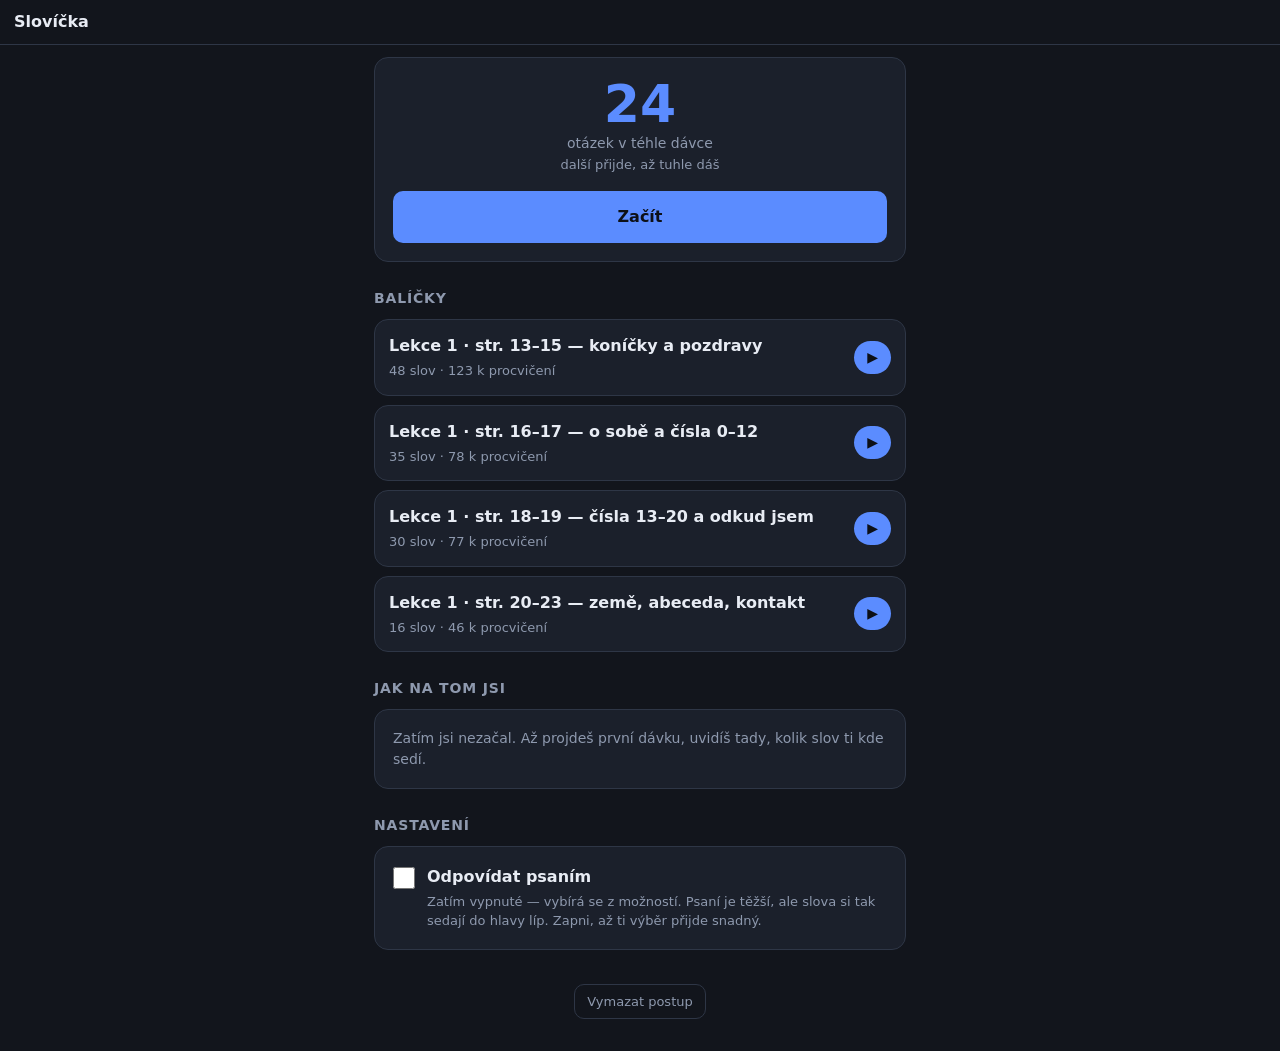
==== index.html @ 459f2163 "Slovíčka — němčina: kartičky pro syna Statická stránka. Výběr ze čtyř možností, člen der/die/das jak" ====
<!doctype html>
<html lang="cs">
<head>
<meta charset="utf-8">
<meta name="viewport" content="width=device-width, initial-scale=1, viewport-fit=cover">
<meta name="theme-color" content="#12151c">
<meta name="robots" content="noindex, nofollow">
<title>Slovíčka — němčina</title>
<link rel="manifest" href="manifest.webmanifest">
<link rel="stylesheet" href="style.css">
</head>
<body>

<header id="bar">
  <button id="btn-home" class="icon" title="Zpět na přehled">‹</button>
  <div id="bar-title">Slovíčka</div>
  <div id="bar-streak" title="Kolik dní po sobě"></div>
</header>

<main>

  <!-- PŘEHLED -->
  <section id="view-home" class="view">
    <div id="today-card" class="panel">
      <div class="big" id="today-count">—</div>
      <div class="muted" id="today-label">na dnešek</div>
      <button id="btn-start" class="primary wide">Začít opakovat</button>
    </div>

    <h2>Balíčky</h2>
    <div id="deck-list"></div>

    <h2>Jak na tom jsi</h2>
    <div id="stats" class="panel"></div>

    <h2>Nastavení</h2>
    <div class="panel">
      <label class="setting">
        <input type="checkbox" id="opt-typing">
        <span>
          <b>Odpovídat psaním</b>
          <small>Zatím vypnuté — vybírá se z možností. Psaní je těžší,
          ale slova si tak sedají do hlavy líp. Zapni, až ti výběr přijde snadný.</small>
        </span>
      </label>
    </div>

    <div class="footer-actions">
      <button id="btn-reset" class="ghost small">Vymazat postup</button>
    </div>
  </section>

  <!-- PROCVIČOVÁNÍ -->
  <section id="view-drill" class="view hidden">
    <div id="progress"><div id="progress-fill"></div></div>

    <div id="card" class="panel card">
      <div id="mode-label" class="tag"></div>
      <div id="prompt" class="prompt"></div>
      <div id="hint" class="hint"></div>

      <div id="answer-text" class="answer-area">
        <input id="input" type="text" autocomplete="off" autocorrect="off"
               autocapitalize="off" spellcheck="false" enterkeyhint="done"
               placeholder="odpověď">
      </div>

      <div id="answer-choice" class="answer-area hidden"></div>

      <div id="answer-article" class="answer-area hidden">
        <button class="art" data-a="der">der</button>
        <button class="art" data-a="die">die</button>
        <button class="art" data-a="das">das</button>
      </div>

      <button id="btn-check" class="primary wide">Zkontrolovat</button>

      <div id="verdict" class="verdict hidden">
        <div id="verdict-head"></div>
        <div id="verdict-correct" class="correct-answer"></div>
        <div id="verdict-example" class="example"></div>
        <div class="verdict-actions">
          <button id="btn-speak" class="ghost">🔊 Poslechnout</button>
          <button id="btn-override" class="ghost hidden">Měl jsem to dobře</button>
        </div>
        <button id="btn-next" class="primary wide">Další</button>
      </div>
    </div>
  </section>

  <!-- HOTOVO -->
  <section id="view-done" class="view hidden">
    <div class="panel center">
      <div class="big" id="done-score">—</div>
      <div class="muted">správně z <span id="done-total">—</span></div>
      <div id="done-note" class="note"></div>
      <div id="done-mistakes"></div>
      <button id="btn-again" class="primary wide">Zpátky na přehled</button>
    </div>
  </section>

</main>

<script src="app.js"></script>
</body>
</html>
---- style.css ----
:root{
  --bg:#12151c; --panel:#1b202b; --panel-2:#232936; --line:#2e3646;
  --fg:#e8ecf4; --muted:#8e99ae;
  --accent:#5b8cff; --ok:#3ddc97; --bad:#ff6b6b; --warn:#ffcc57;
  --der:#5b8cff; --die:#ff7ab6; --das:#3ddc97;
  --r:14px;
}
*{box-sizing:border-box}
html,body{margin:0;padding:0}
body{
  background:var(--bg); color:var(--fg);
  font:16px/1.5 system-ui,-apple-system,"Segoe UI",Roboto,sans-serif;
  padding-bottom:env(safe-area-inset-bottom);
  -webkit-tap-highlight-color:transparent;
}
main{max-width:560px;margin:0 auto;padding:12px 14px 32px}

#bar{
  position:sticky;top:0;z-index:5;
  display:flex;align-items:center;gap:10px;
  padding:calc(env(safe-area-inset-top) + 10px) 14px 10px;
  background:var(--bg);border-bottom:1px solid var(--line);
}
#bar-title{flex:1;font-weight:600}
#bar-streak{color:var(--warn);font-weight:600;font-size:14px}
.icon{
  background:none;border:none;color:var(--muted);
  font-size:26px;line-height:1;padding:0 6px;cursor:pointer;
}
.icon.hidden{visibility:hidden}

h2{font-size:14px;text-transform:uppercase;letter-spacing:.06em;
   color:var(--muted);margin:26px 0 10px;font-weight:600}

.panel{background:var(--panel);border:1px solid var(--line);
       border-radius:var(--r);padding:18px}
.panel.center{text-align:center}
/* !important záměrně: #answer-choice a #answer-article nesou display přes ID
   selektor a .wide přes pozdější třídu — bez něj zůstane na kartě viset
   odpovědní pole z předchozí otázky. */
.view.hidden,.hidden{display:none !important}

.big{font-size:52px;font-weight:700;line-height:1.1}
.muted{color:var(--muted);font-size:14px}
#today-card{text-align:center}
#today-card .big{color:var(--accent)}

button{font:inherit;border-radius:10px;cursor:pointer}
.primary{background:var(--accent);color:#0d1017;border:none;
         padding:14px 18px;font-weight:650}
.primary:active{filter:brightness(.9)}
.primary[disabled]{opacity:.4}
.wide{display:block;width:100%;margin-top:16px}
.ghost{background:transparent;color:var(--muted);
       border:1px solid var(--line);padding:9px 14px}
.small{font-size:13px;padding:7px 12px}
.footer-actions{margin-top:34px;text-align:center}

/* balíčky */
.deck{display:flex;align-items:center;gap:12px;
      background:var(--panel);border:1px solid var(--line);
      border-radius:var(--r);padding:14px;margin-bottom:9px}
.deck-main{flex:1;min-width:0}
.deck-name{font-weight:600;white-space:nowrap;overflow:hidden;text-overflow:ellipsis}
.deck-sub{color:var(--muted);font-size:13px;margin-top:3px}
.deck .due{background:var(--accent);color:#0d1017;border:none;
           border-radius:999px;padding:6px 13px;font-weight:650;font-size:14px}
.deck .due.zero{background:var(--panel-2);color:var(--muted)}

/* karta */
#progress{height:4px;background:var(--panel-2);border-radius:999px;
          overflow:hidden;margin-bottom:16px}
#progress-fill{height:100%;width:0;background:var(--accent);transition:width .25s}
.card{min-height:60vh;display:flex;flex-direction:column}
.tag{align-self:flex-start;font-size:12px;letter-spacing:.05em;
     text-transform:uppercase;color:var(--muted);
     background:var(--panel-2);padding:4px 10px;border-radius:999px}
.prompt{font-size:32px;font-weight:650;margin:22px 0 6px;word-break:break-word}
.prompt .art-hint{color:var(--muted);font-weight:400;font-size:22px}
.hint{color:var(--muted);font-size:14px;min-height:21px}
.answer-area{margin-top:auto}

#input{
  width:100%;background:var(--panel-2);border:1px solid var(--line);
  color:var(--fg);border-radius:10px;padding:14px;font-size:20px;
}
#input:focus{outline:none;border-color:var(--accent)}

#answer-article{display:flex;gap:8px}
.art{flex:1;background:var(--panel-2);border:1px solid var(--line);
     color:var(--fg);padding:16px 0;font-size:19px;font-weight:600}
.art[data-a="der"].sel{background:var(--der);color:#0d1017;border-color:var(--der)}
.art[data-a="die"].sel{background:var(--die);color:#0d1017;border-color:var(--die)}
.art[data-a="das"].sel{background:var(--das);color:#0d1017;border-color:var(--das)}

/* vyhodnocení */
.verdict{margin-top:18px;border-top:1px solid var(--line);padding-top:16px}
#verdict-head{font-weight:650;font-size:18px}
#verdict-head.ok{color:var(--ok)}
#verdict-head.bad{color:var(--bad)}
#verdict-head.near{color:var(--warn)}
.correct-answer{font-size:26px;font-weight:650;margin:8px 0 4px;word-break:break-word}
.correct-answer .der{color:var(--der)}
.correct-answer .die{color:var(--die)}
.correct-answer .das{color:var(--das)}
.correct-answer .plural{color:var(--muted);font-size:18px;font-weight:400}
.example{color:var(--muted);font-size:15px;font-style:italic}
.verdict-actions{display:flex;gap:8px;margin-top:14px;flex-wrap:wrap}

/* konec */
#done-score{color:var(--ok)}
.note{margin-top:14px;color:var(--muted);font-size:15px}
#done-mistakes{margin-top:18px;text-align:left}
#done-mistakes .m{border-top:1px solid var(--line);padding:10px 0;font-size:15px}
#done-mistakes .m b{color:var(--fg)}
#done-mistakes .m span{color:var(--muted)}

/* statistiky */
.boxrow{display:flex;gap:6px;align-items:flex-end;height:90px;margin-bottom:10px}
.boxcol{flex:1;display:flex;flex-direction:column;justify-content:flex-end;
        align-items:center;gap:5px;height:100%}
.boxbar{width:100%;background:var(--accent);border-radius:5px 5px 0 0;min-height:3px}
.boxcol small{color:var(--muted);font-size:11px}
.statline{display:flex;justify-content:space-between;
          border-top:1px solid var(--line);padding:9px 0;font-size:15px}
.statline span:last-child{font-weight:600}

#answer-choice{display:flex;flex-direction:column;gap:8px}
.choice{background:var(--panel-2);border:1px solid var(--line);color:var(--fg);
        padding:14px;font-size:17px;text-align:left}
.choice.sel{border-color:var(--accent);background:#26304a}

.setting{display:flex;gap:12px;align-items:flex-start;cursor:pointer}
.setting input{width:22px;height:22px;margin:2px 0 0;accent-color:var(--accent);flex:none}
.setting b{display:block;font-weight:600}
.setting small{display:block;color:var(--muted);font-size:13px;margin-top:4px;line-height:1.45}
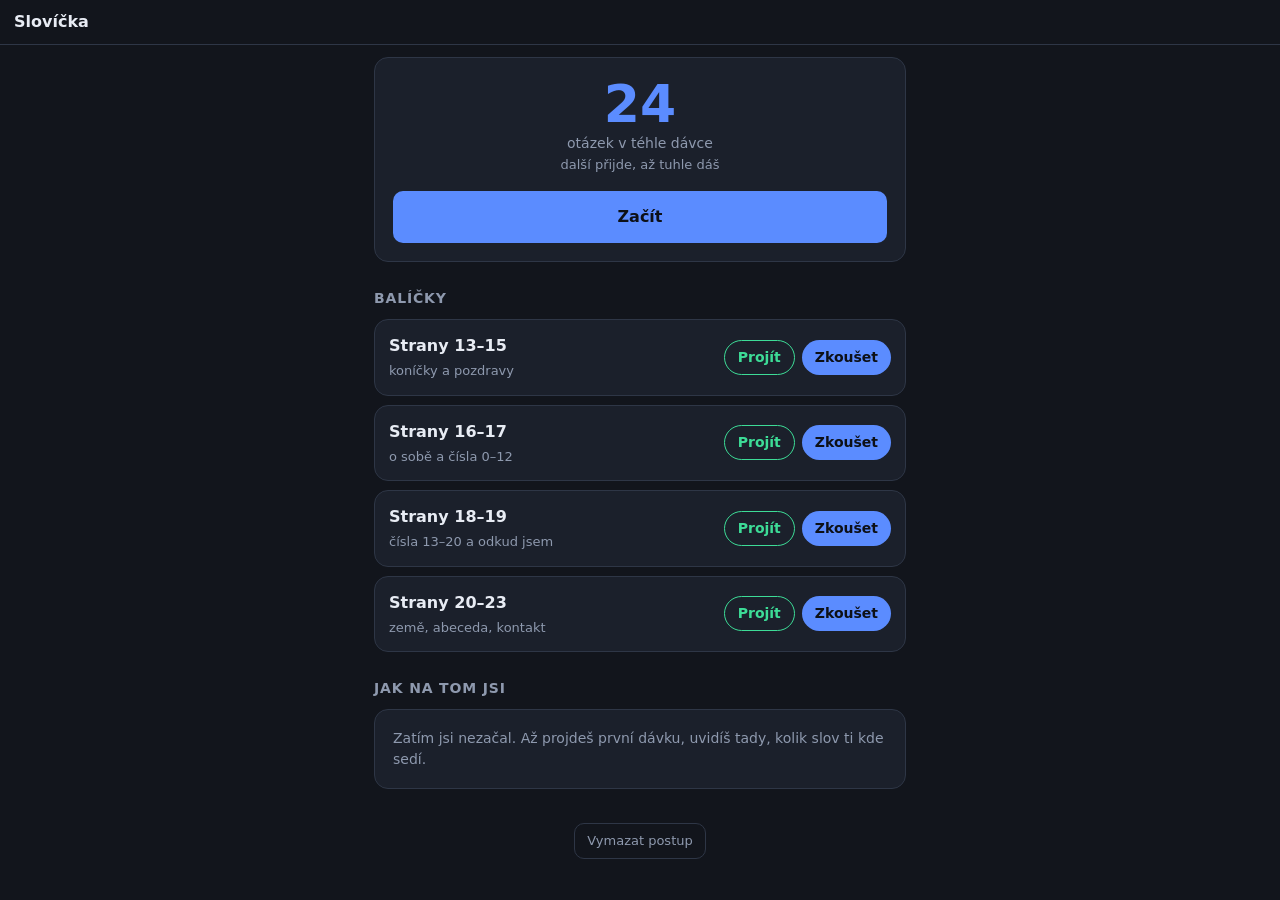
==== commit 844d282d: "učící režim, jen němčina→čeština, výslovnost pryč" ====
--- a/index.html
+++ b/index.html
@@ -7,6 +7,14 @@
 <meta name="robots" content="noindex, nofollow">
 <title>Slovíčka — němčina</title>
 <link rel="manifest" href="manifest.webmanifest">
+
+<!-- iOS čte manifest až od 16.4 a ikonu z něj nebere nikdy. Bez těchhle
+     řádků udělá Safari ikonu ze screenshotu stránky a aplikace se otevře
+     v prohlížeči s adresním řádkem místo na celou obrazovku. -->
+<link rel="apple-touch-icon" href="icon-180.png">
+<meta name="apple-mobile-web-app-capable" content="yes">
+<meta name="apple-mobile-web-app-status-bar-style" content="black">
+<meta name="apple-mobile-web-app-title" content="Slovíčka">
 <link rel="stylesheet" href="style.css">
 </head>
 <body>
@@ -80,10 +88,32 @@
         <div id="verdict-correct" class="correct-answer"></div>
         <div id="verdict-example" class="example"></div>
         <div class="verdict-actions">
-          <button id="btn-speak" class="ghost">🔊 Poslechnout</button>
           <button id="btn-override" class="ghost hidden">Měl jsem to dobře</button>
         </div>
         <button id="btn-next" class="primary wide">Další</button>
+      </div>
+    </div>
+  </section>
+
+  <!-- UČENÍ: procházení balíčku, nic se nehodnotí -->
+  <section id="view-browse" class="view hidden learn">
+    <div id="browse-bar"><div id="browse-fill"></div></div>
+
+    <div id="browse-card" class="panel card">
+      <div class="tag">Učíme se</div>
+
+      <div id="b-word" class="prompt"></div>
+      <div id="b-extra" class="hint"></div>
+
+      <div id="b-mid">
+        <div id="b-cs" class="translate"></div>
+        <div id="b-example" class="example"></div>
+      </div>
+
+      <div class="browse-nav">
+        <button id="b-prev" class="ghost">‹ zpět</button>
+        <span id="b-count" class="muted"></span>
+        <button id="b-next" class="primary">další ›</button>
       </div>
     </div>
   </section>
--- a/style.css
+++ b/style.css
@@ -2,7 +2,10 @@
   --bg:#12151c; --panel:#1b202b; --panel-2:#232936; --line:#2e3646;
   --fg:#e8ecf4; --muted:#8e99ae;
   --accent:#5b8cff; --ok:#3ddc97; --bad:#ff6b6b; --warn:#ffcc57;
-  --der:#5b8cff; --die:#ff7ab6; --das:#3ddc97;
+  /* Rody musí mít vlastní barvy, které nic jiného neznamenají. Zelená patří
+     učení a správné odpovědi, modrá zkoušení, červená chybě — kdyby si je rod
+     půjčil, čte se barva jako stav, ne jako rod. */
+  --der:#8ab4ff; --die:#ff7ab6; --das:#ffb454;
   --r:14px;
 }
 *{box-sizing:border-box}
@@ -62,7 +65,8 @@
       border-radius:var(--r);padding:14px;margin-bottom:9px}
 .deck-main{flex:1;min-width:0}
 .deck-name{font-weight:600;white-space:nowrap;overflow:hidden;text-overflow:ellipsis}
-.deck-sub{color:var(--muted);font-size:13px;margin-top:3px}
+.deck-sub{color:var(--muted);font-size:13px;margin-top:3px;
+          white-space:nowrap;overflow:hidden;text-overflow:ellipsis}
 .deck .due{background:var(--accent);color:#0d1017;border:none;
            border-radius:999px;padding:6px 13px;font-weight:650;font-size:14px}
 .deck .due.zero{background:var(--panel-2);color:var(--muted)}
@@ -72,6 +76,7 @@
           overflow:hidden;margin-bottom:16px}
 #progress-fill{height:100%;width:0;background:var(--accent);transition:width .25s}
 .card{min-height:60vh;display:flex;flex-direction:column}
+.learn .card{min-height:46vh}
 .tag{align-self:flex-start;font-size:12px;letter-spacing:.05em;
      text-transform:uppercase;color:var(--muted);
      background:var(--panel-2);padding:4px 10px;border-radius:999px}
@@ -100,9 +105,9 @@
 #verdict-head.bad{color:var(--bad)}
 #verdict-head.near{color:var(--warn)}
 .correct-answer{font-size:26px;font-weight:650;margin:8px 0 4px;word-break:break-word}
-.correct-answer .der{color:var(--der)}
-.correct-answer .die{color:var(--die)}
-.correct-answer .das{color:var(--das)}
+.der{color:var(--der)}
+.die{color:var(--die)}
+.das{color:var(--das)}
 .correct-answer .plural{color:var(--muted);font-size:18px;font-weight:400}
 .example{color:var(--muted);font-size:15px;font-style:italic}
 .verdict-actions{display:flex;gap:8px;margin-top:14px;flex-wrap:wrap}
@@ -134,3 +139,39 @@
 .setting input{width:22px;height:22px;margin:2px 0 0;accent-color:var(--accent);flex:none}
 .setting b{display:block;font-weight:600}
 .setting small{display:block;color:var(--muted);font-size:13px;margin-top:4px;line-height:1.45}
+
+/* Po odpovědi: co bylo správně a čeho se chytil vedle. Bez toho nese
+   vybrané tlačítko jen barvu rodu a špatná volba vypadá stejně dobře. */
+.art.right{border-color:var(--ok);border-width:2px}
+.art.right::after{content:' ✓';color:var(--ok);font-size:15px}
+.art.wrong{border-color:var(--bad);border-width:2px;opacity:.75}
+.art.wrong::after{content:' ✕';color:var(--bad);font-size:15px}
+
+/* ---------- učení versus zkoušení ----------
+   Zelená znamená "tady se učíš, nic se nepočítá", modrá "tady tě to zkouší".
+   Rozdíl musí být vidět dřív, než si člověk přečte štítek. */
+
+.deck-actions{display:flex;gap:7px;flex:none}
+.learnbtn{background:transparent;color:var(--ok);border:1px solid var(--ok);
+          border-radius:999px;padding:6px 13px;font-weight:650;font-size:14px}
+.learnbtn:active{background:var(--ok);color:#0d1017}
+.deck .due{padding:6px 13px}
+
+#browse-bar{height:4px;background:var(--panel-2);border-radius:999px;
+            overflow:hidden;margin-bottom:16px}
+#browse-fill{height:100%;width:0;background:var(--ok);transition:width .2s}
+
+.learn .card{border-color:var(--ok);border-width:2px}
+.learn .tag{background:rgba(61,220,151,.16);color:var(--ok)}
+.learn .prompt{margin-bottom:2px}
+.learn .primary{background:var(--ok)}
+
+#b-mid{padding-top:14px}
+.translate{font-size:26px;font-weight:600;color:var(--fg);word-break:break-word}
+.learn .example{margin-top:10px}
+
+.browse-nav{display:flex;align-items:center;gap:12px;margin-top:auto;padding-top:22px}
+.browse-nav .ghost{flex:none}
+.browse-nav #b-count{flex:1;text-align:center;font-variant-numeric:tabular-nums}
+.browse-nav .primary{flex:none;margin-top:0;padding:12px 20px}
+.browse-nav .ghost[disabled]{opacity:.35}
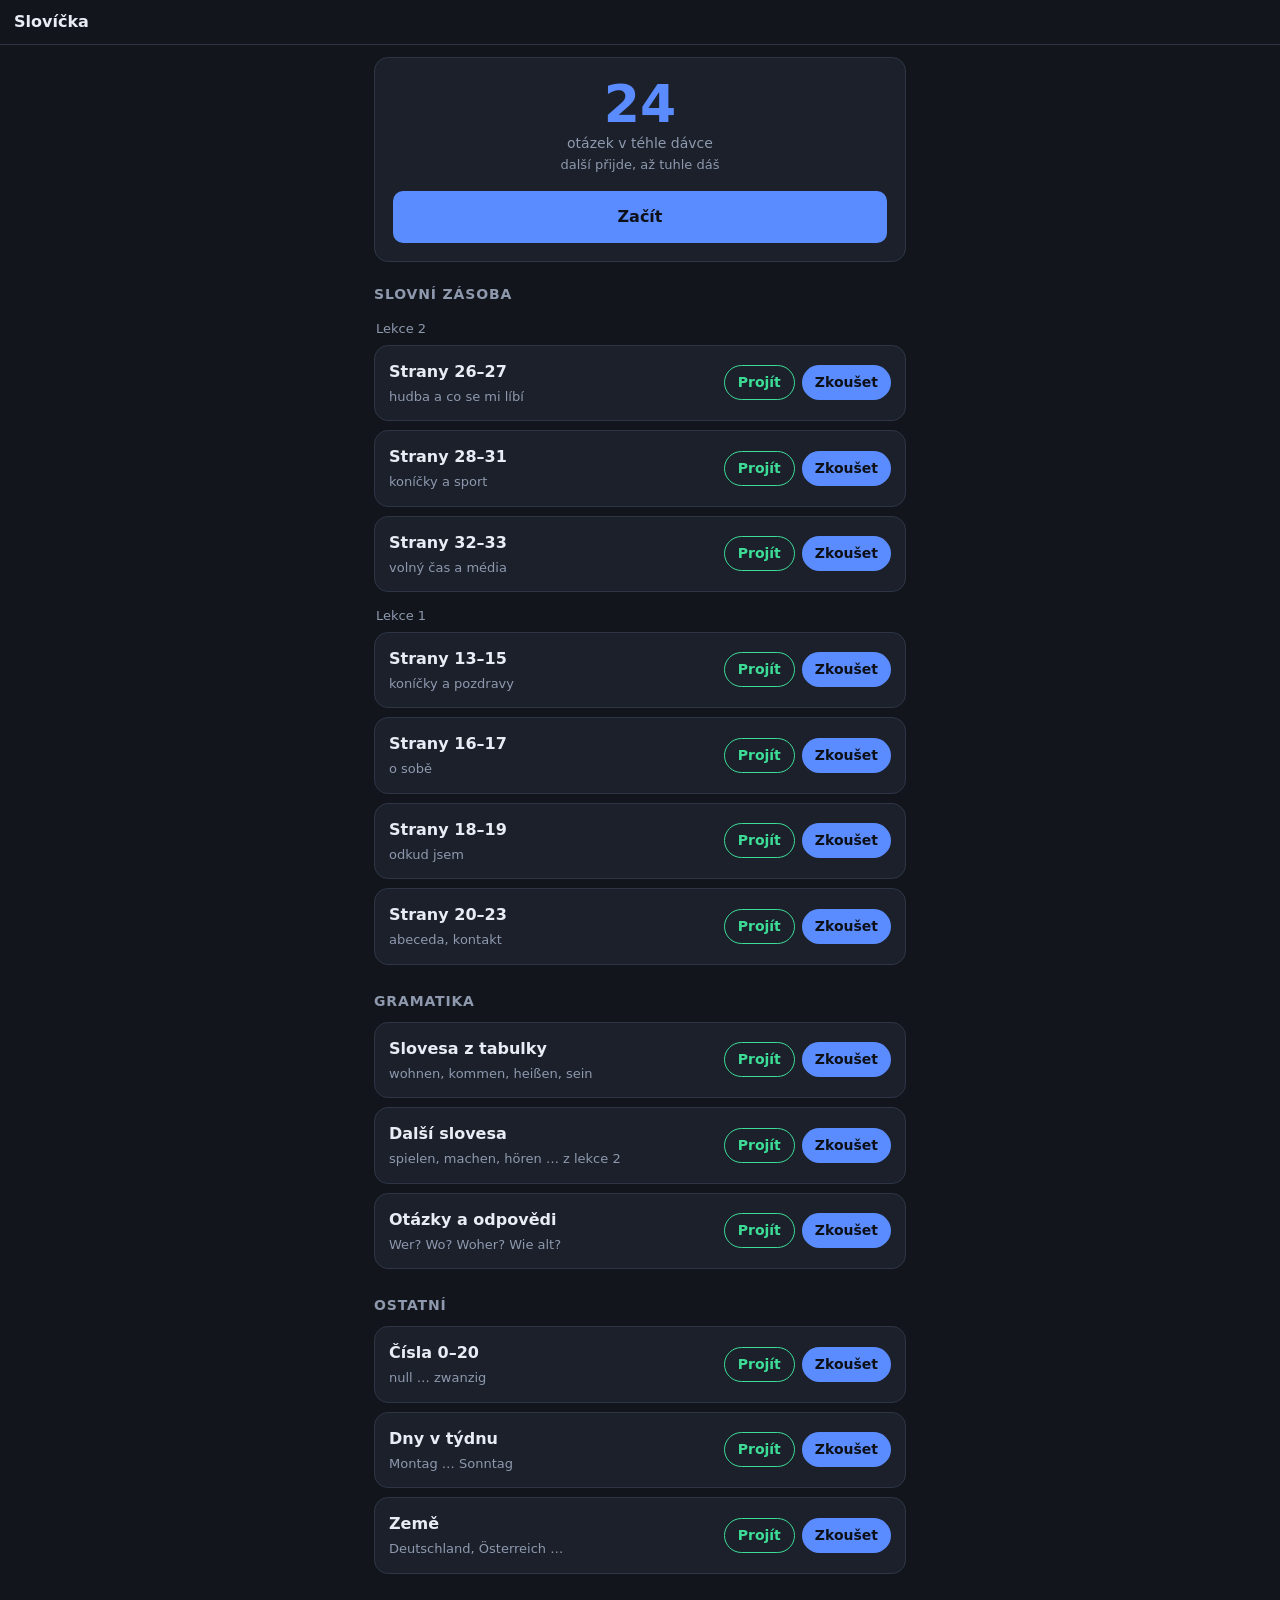
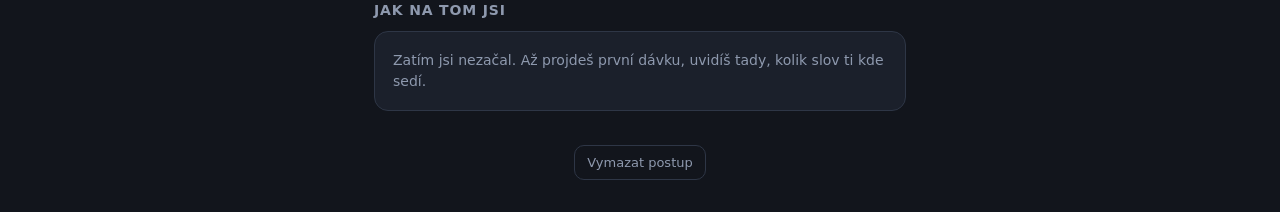
==== commit 3603763b: "lekce 2, gramatika, čísla/dny/země" ====
--- a/index.html
+++ b/index.html
@@ -35,7 +35,7 @@
       <button id="btn-start" class="primary wide">Začít opakovat</button>
     </div>
 
-    <h2>Balíčky</h2>
+    <!-- Tři oblasti (slovní zásoba, gramatika, ostatní) i s nadpisy kreslí app.js -->
     <div id="deck-list"></div>
 
     <h2>Jak na tom jsi</h2>
@@ -95,7 +95,16 @@
     </div>
   </section>
 
-  <!-- UČENÍ: procházení balíčku, nic se nehodnotí -->
+  <!-- UČENÍ, krok 1: které sady už má za sebou -->
+  <section id="view-sets" class="view hidden learn">
+    <div class="panel" id="sets-head">
+      <div id="sets-topic"></div>
+      <div class="muted" id="sets-summary"></div>
+    </div>
+    <div id="set-list"></div>
+  </section>
+
+  <!-- UČENÍ, krok 2: procházení slov v sadě, nic se nehodnotí -->
   <section id="view-browse" class="view hidden learn">
     <div id="browse-bar"><div id="browse-fill"></div></div>
 
--- a/style.css
+++ b/style.css
@@ -175,3 +175,37 @@
 .browse-nav #b-count{flex:1;text-align:center;font-variant-numeric:tabular-nums}
 .browse-nav .primary{flex:none;margin-top:0;padding:12px 20px}
 .browse-nav .ghost[disabled]{opacity:.35}
+
+/* ---------- seznam učících sad ---------- */
+#sets-head{margin-bottom:14px}
+#sets-topic{font-size:19px;font-weight:600;margin-bottom:3px}
+
+.setrow{display:flex;align-items:center;gap:12px;
+        background:var(--panel);border:1px solid var(--line);
+        border-radius:var(--r);padding:14px;margin-bottom:9px;cursor:pointer}
+.setrow:active{border-color:var(--ok)}
+.setrow-main{flex:1;min-width:0}
+.set-name{font-weight:600}
+.set-sub{color:var(--muted);font-size:13px;margin-top:2px;
+         white-space:nowrap;overflow:hidden;text-overflow:ellipsis}
+.setbar{height:3px;background:var(--panel-2);border-radius:999px;
+        overflow:hidden;margin-top:9px}
+.setbar-fill{height:100%;background:var(--ok);border-radius:999px;transition:width .2s}
+
+.set-mark{flex:none;font-weight:650;font-size:14px;
+          border-radius:999px;padding:6px 13px;min-width:64px;text-align:center}
+.setrow.fresh .set-mark{color:var(--ok);border:1px solid var(--ok)}
+.setrow.part  .set-mark{color:var(--warn);border:1px solid var(--warn);
+                        font-variant-numeric:tabular-nums}
+.setrow.done  .set-mark{background:var(--ok);color:#0d1017}
+.setrow.done .set-name{color:var(--muted)}
+
+/* oblasti a lekce na přehledu */
+#deck-list h2:first-child{margin-top:22px}
+.lesson-head{color:var(--muted);font-size:13px;margin:14px 2px 6px}
+
+/* gramatika: tabulka časování v učícím režimu */
+.conj{border-collapse:collapse;font-style:normal;font-size:20px;margin-top:4px}
+.conj td{padding:4px 18px 4px 0}
+.conj td:first-child{color:var(--muted)}
+.conj td:last-child{color:var(--fg);font-weight:600}
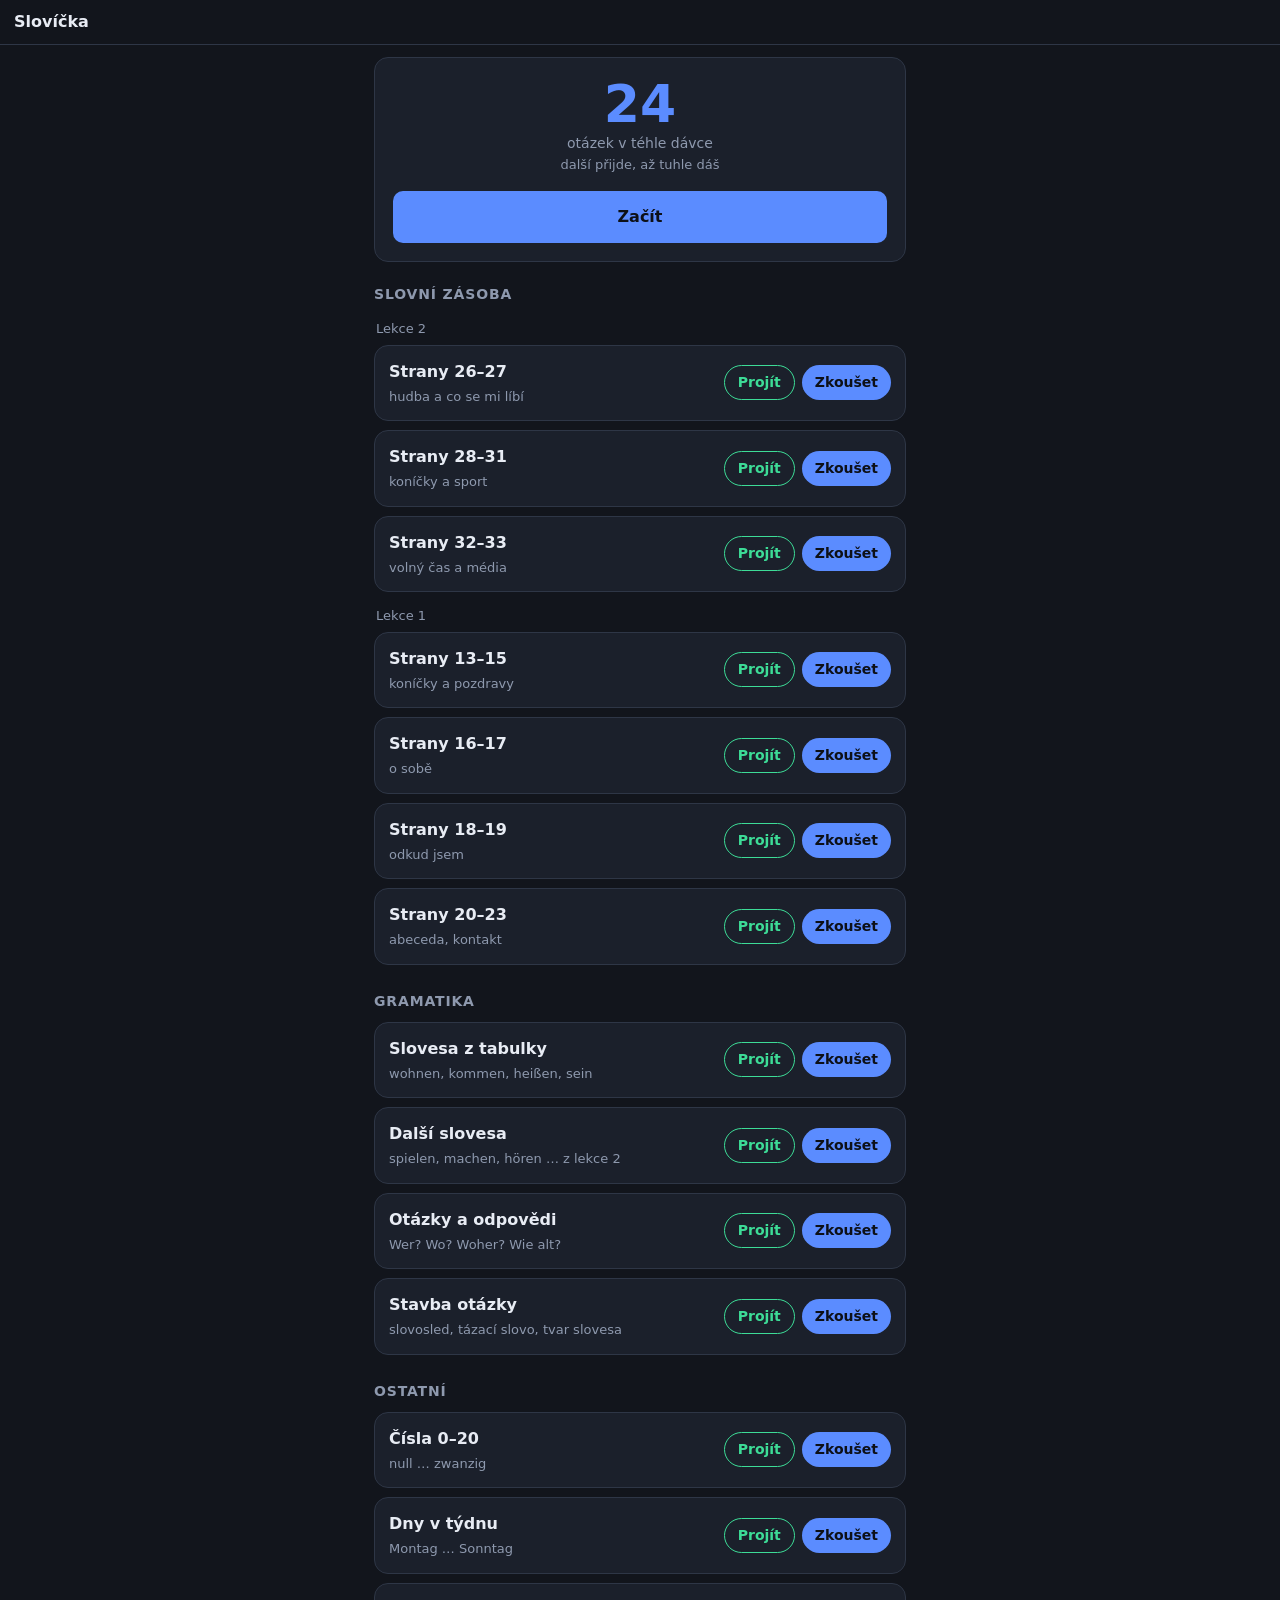
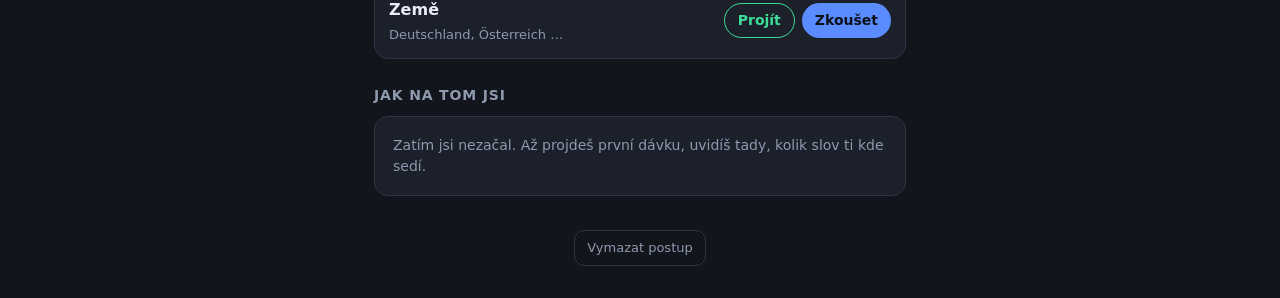
==== commit 87782148: "množné číslo u sloves, stavba otázky" ====
--- a/index.html
+++ b/index.html
@@ -81,6 +81,12 @@
         <button class="art" data-a="das">das</button>
       </div>
 
+      <!-- skládání otázky: nahoře rozpracovaná věta, dole slova k použití -->
+      <div id="answer-order" class="answer-area hidden">
+        <div id="order-built"></div>
+        <div id="order-pool"></div>
+      </div>
+
       <button id="btn-check" class="primary wide">Zkontrolovat</button>
 
       <div id="verdict" class="verdict hidden">
@@ -112,6 +118,7 @@
       <div class="tag">Učíme se</div>
 
       <div id="b-word" class="prompt"></div>
+      <div id="b-plural" class="plural-line"></div>
       <div id="b-extra" class="hint"></div>
 
       <div id="b-mid">
--- a/style.css
+++ b/style.css
@@ -209,3 +209,16 @@
 .conj td{padding:4px 18px 4px 0}
 .conj td:first-child{color:var(--muted)}
 .conj td:last-child{color:var(--fg);font-weight:600}
+
+/* množné číslo pod slovem — součást slova, ne drobná poznámka */
+.plural-line{color:var(--fg);opacity:.82;font-size:18px;margin:2px 0 6px}
+.plural-line:empty{display:none}
+.hint.plural-line{min-height:0}
+
+/* skládání otázky ze slov */
+#order-built{display:flex;flex-wrap:wrap;gap:8px;min-height:52px;padding:10px;
+  border:1px dashed var(--line);border-radius:12px;align-items:center;margin-bottom:14px}
+#order-pool{display:flex;flex-wrap:wrap;gap:8px;min-height:44px}
+.tile{background:var(--panel-2);color:var(--fg);border:1px solid var(--line);
+  border-radius:10px;padding:10px 14px;font-size:18px;cursor:pointer}
+#order-built .tile{background:rgba(91,140,255,.16);border-color:var(--accent)}
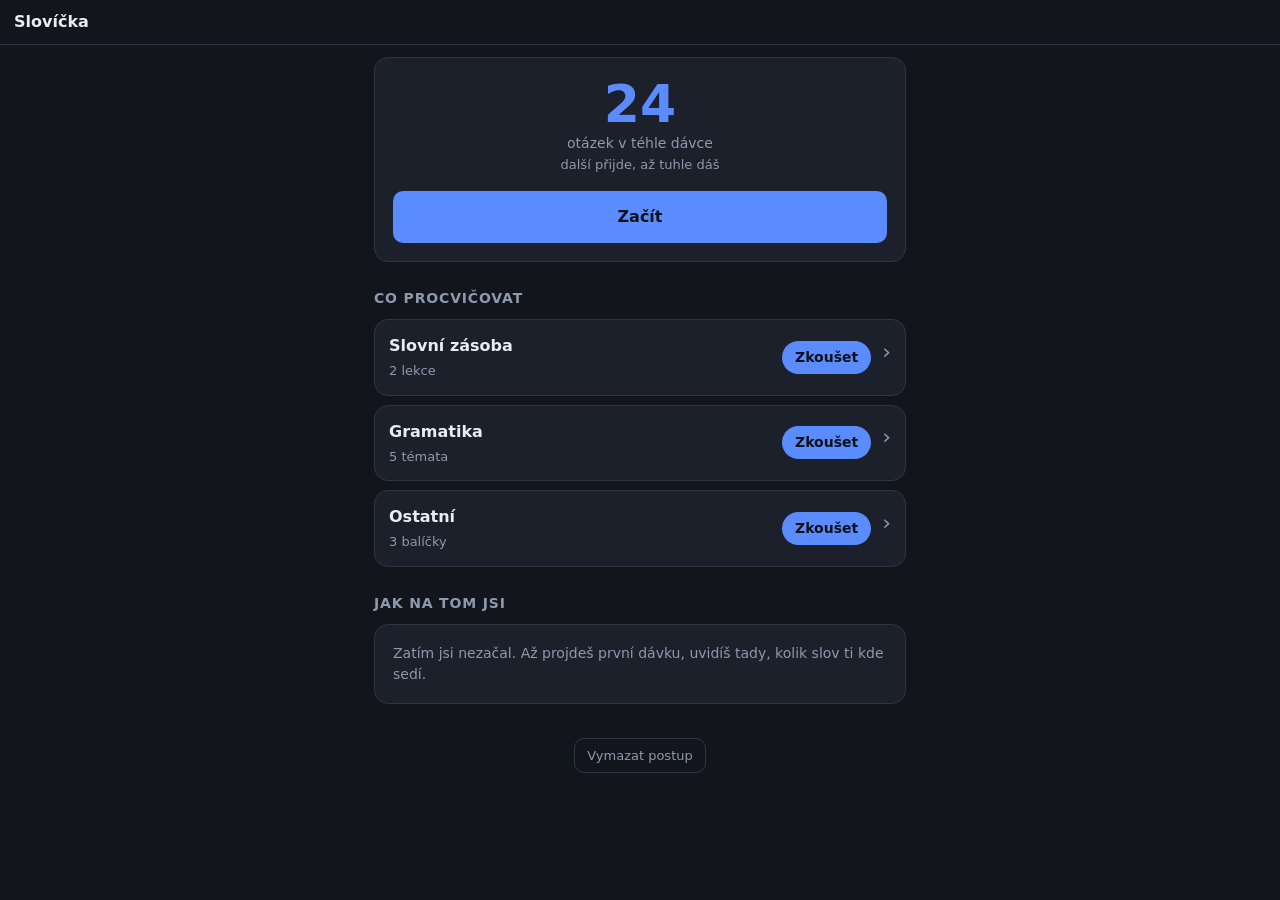
==== commit 8047cd5f: "tři úrovně navigace, gramatika z přehledu" ====
--- a/index.html
+++ b/index.html
@@ -35,8 +35,11 @@
       <button id="btn-start" class="primary wide">Začít opakovat</button>
     </div>
 
-    <!-- Tři oblasti (slovní zásoba, gramatika, ostatní) i s nadpisy kreslí app.js -->
-    <div id="deck-list"></div>
+    <div id="continue"></div>
+
+    <h2>Co procvičovat</h2>
+    <!-- oblasti kreslí app.js; pod nimi lekce / témata a teprve pak balíčky -->
+    <div id="area-list"></div>
 
     <h2>Jak na tom jsi</h2>
     <div id="stats" class="panel"></div>
@@ -56,6 +59,12 @@
     <div class="footer-actions">
       <button id="btn-reset" class="ghost small">Vymazat postup</button>
     </div>
+  </section>
+
+  <!-- PŘEHLED OBLASTI NEBO SKUPINY: lekce / témata, nebo balíčky -->
+  <section id="view-list" class="view hidden">
+    <div id="list-head" class="panel"></div>
+    <div id="list-items"></div>
   </section>
 
   <!-- PROCVIČOVÁNÍ -->
--- a/style.css
+++ b/style.css
@@ -201,8 +201,6 @@
 .setrow.done .set-name{color:var(--muted)}
 
 /* oblasti a lekce na přehledu */
-#deck-list h2:first-child{margin-top:22px}
-.lesson-head{color:var(--muted);font-size:13px;margin:14px 2px 6px}
 
 /* gramatika: tabulka časování v učícím režimu */
 .conj{border-collapse:collapse;font-style:normal;font-size:20px;margin-top:4px}
@@ -222,3 +220,17 @@
 .tile{background:var(--panel-2);color:var(--fg);border:1px solid var(--line);
   border-radius:10px;padding:10px 14px;font-size:18px;cursor:pointer}
 #order-built .tile{background:rgba(91,140,255,.16);border-color:var(--accent)}
+
+/* navigace: oblast → skupina → balíček */
+.nav-row{cursor:pointer}
+.nav-row:active{background:var(--panel-2)}
+.chev{color:var(--muted);font-size:22px;line-height:1;padding-left:4px}
+#list-head{margin-bottom:14px}
+#list-head .list-title{font-size:22px;font-weight:650;margin-bottom:4px}
+#list-head .primary{margin-top:14px}
+.deck.last{border-color:var(--accent)}
+.continue{display:flex;align-items:center;gap:10px;width:100%;margin-top:12px;
+  background:var(--panel);border:1px solid var(--accent);border-radius:var(--r);
+  color:var(--fg);padding:14px 16px;font-size:16px;text-align:left;cursor:pointer}
+.continue span:nth-child(2){flex:1;font-weight:600}
+.prompt.long{font-size:23px;line-height:1.3}
